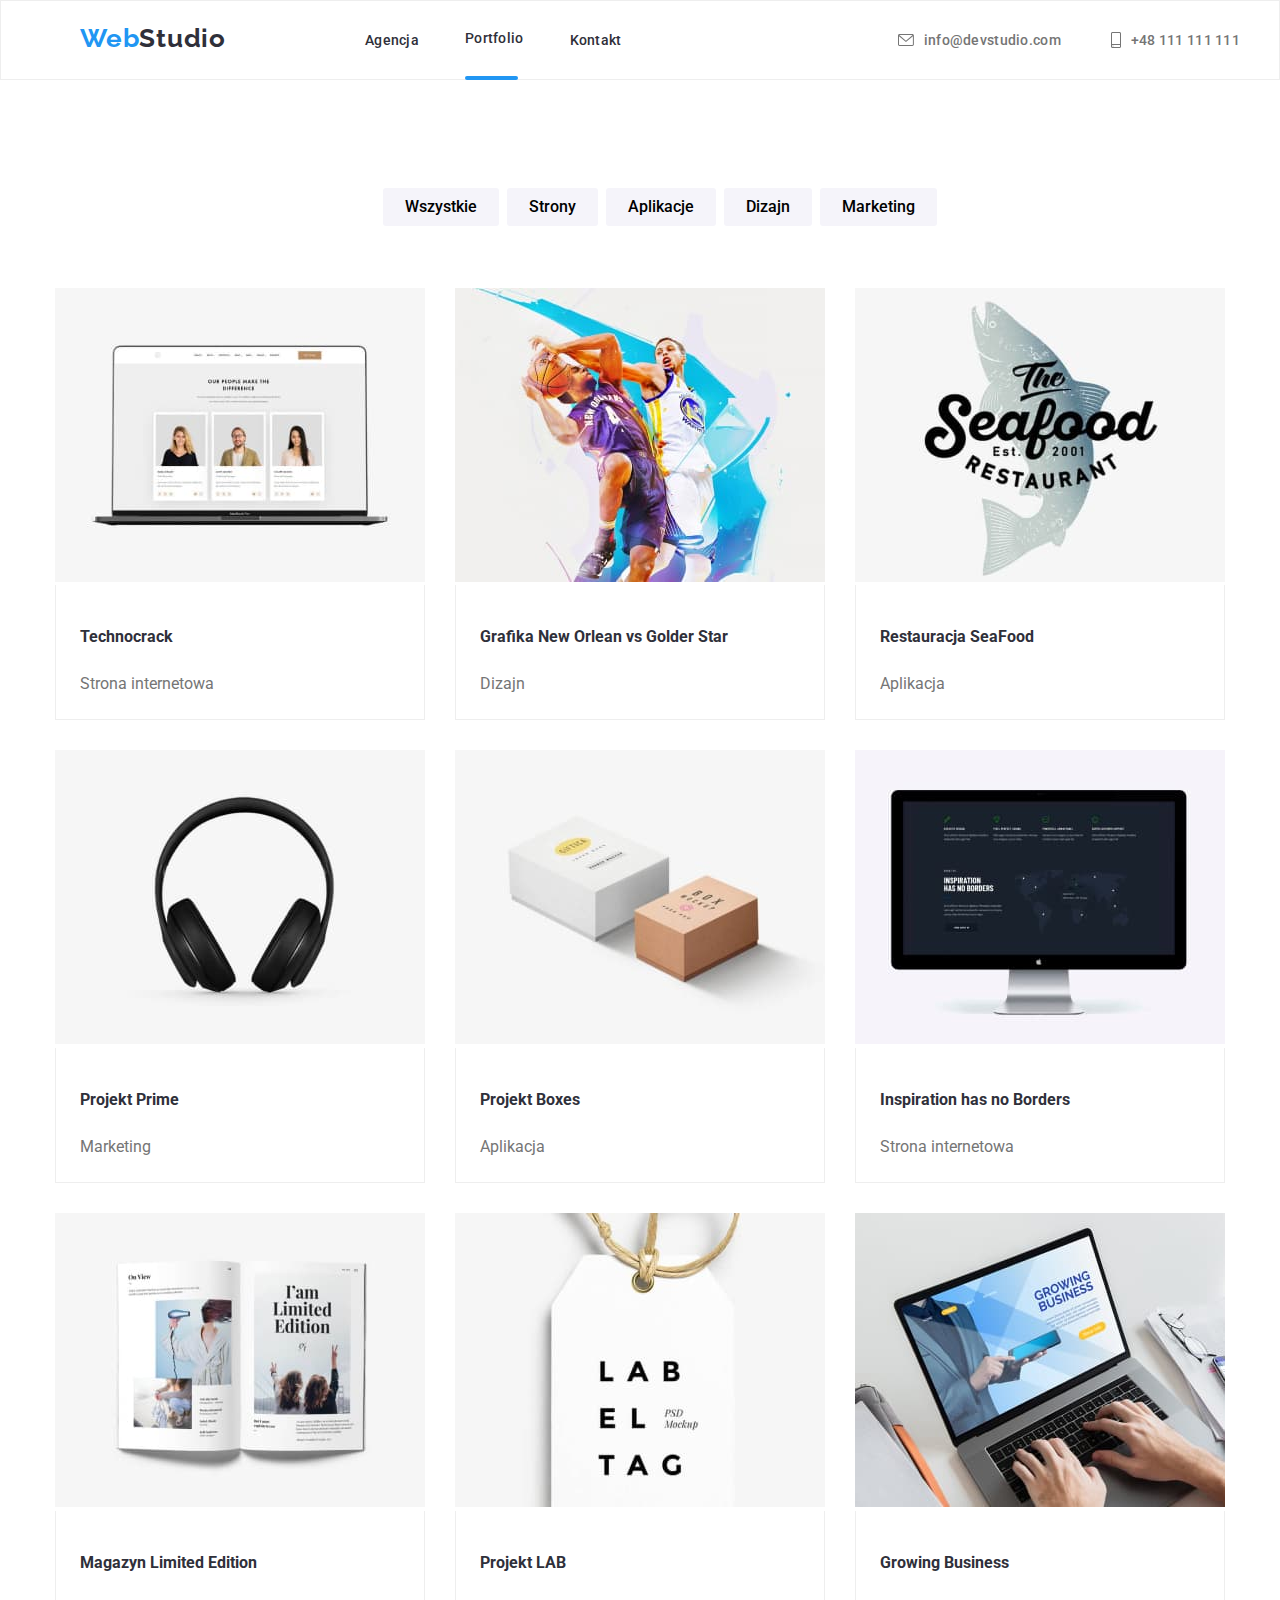
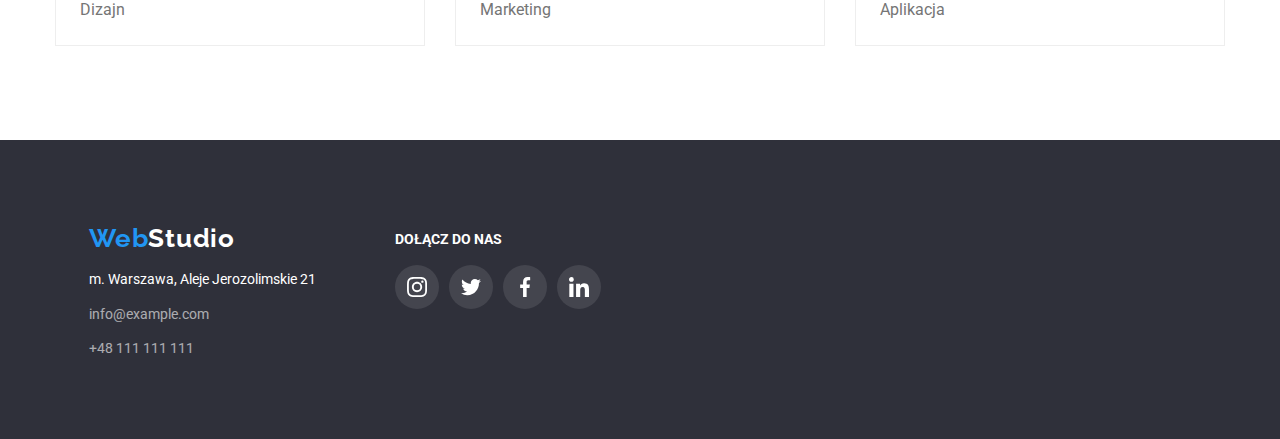
==== portfolio.html @ 8561f616 "Commit" ====
<!DOCTYPE html>
<html lang="pl">
<head>
    <meta charset="UTF-8">
    <meta http-equiv="X-UA-Compatible" content="IE=edge">
    <meta name="viewport" content="width=device-width, initial-scale=1.0">
    <title>Portfolio</title>
    <link rel="stylesheet" href="./css/norm.css">
    <link rel="stylesheet" href="./css/style.css">
    <link href="https://fonts.googleapis.com/css2?family=Roboto:wght@400;500;700;900&display=swap" rel="stylesheet">
    <link href="https://fonts.googleapis.com/css2?family=Raleway:wght@700&display=swap" rel="stylesheet">

</head>
<body>
    <header>
        <div class="container">
            <nav class="navigation">
    
                <ul class="nav-menu">
                    <li><a href="./index.html" class="logo"><span class="web">Web</span>Studio</a></li>
                    <li class="link"><a href="./index.html">Agencja</a></li>
                    <li class="link"><a href="./portfolio.html">Portfolio</a>
                    <div class="underline"></div></li>
                    <li class="link"><a href="#">Kontakt</a></li>
    
                </ul>
    
                <address>
                    <ul class="header-address">
                        <li><a href="mailto:info@devstudio.com" class="mail"><svg class="icon" width="16" height="12">
                                    <use href="./images/icons.svg#icon-envelope"></use>
                                </svg>
                                info@devstudio.com
                            </a>
                        </li>
                        <li><a href="tel:+48111111111" class="phone"><svg class="icon" width="10" height="16">
                                    <use href="./images/icons.svg#icon-smartphone"></use>
                                </svg>
                                +48 111 111 111
                            </a>
                        </li>
                    </ul>
    
                </address>
            </nav>
        </div>
    </header>

    <main>
        <div class="container">
            <section class="service-categories">
                <ul class="buttons">
            
                    <li><input type="button" class="categories" value="Wszystkie">
                    <li><input type="button" class="categories" value="Strony">
                    <li><input type="button" class="categories" value="Aplikacje">
                    <li><input type="button" class="categories" value="Dizajn">
                    <li><input type="button" class="categories" value="Marketing">
            
                </ul>
            
            </section>
        </div>

    <div class="container">
       <section>
        <ul class="grid">
            <li>
                <div class="box">
                    <img src="images/img(9).jpg" width="370" height="294" alt="">
                    
                    <div class="page-up">
                        <p>Technocrack jest popularną platformą wykorzystywaną do rozpowszechniania koronawirusa. Firmy
                            wykorzystują tę platformę
                            do celów szpiegowskich i ataków na niezabezpieczone serwery konkurencji
                        </p>
                    </div>
                </div>

                <div class="description">
                <p class="offer">Technocrack</p>
                <p class="category">Strona internetowa</p>
                </div>
                </a>
            </li>
            
            <li>
                <div class="box">
                        <img src="images/img(1)(1).jpg" width="370" height="294" alt="Dwóch koszykarzy">
                    <div class="page-up">
                        <p>Technocrack jest popularną platformą wykorzystywaną do rozpowszechniania koronawirusa. Firmy wykorzystują tę platformę
                        do celów szpiegowskich i ataków na niezabezpieczone serwery konkurencji
                    
                        </p>
                    </div>
                </div>

                <div class="description">
                <p class="offer">Grafika New Orlean vs Golder Star</p>
                <p class="category">Dizajn</p>
                </div>
                </a>
            </li>
            
            <li>
                <div class="box">
                        <img src="images/img(2)(1).jpg" width="370" height="294" alt="Logo ryby">
                    <div class="page-up">
                        <p>Technocrack jest popularną platformą wykorzystywaną do rozpowszechniania koronawirusa. Firmy
                        wykorzystują tę platformę
                        do celów szpiegowskich i ataków na niezabezpieczone serwery konkurencji
                        </p>
                    </div>
                </div>
                       <div class="description">
                            <p class="offer">Restauracja SeaFood</p>
                            <p class="category">Aplikacja</p>
                        </div>
                </a>
            </li>
        
            <li>
                <div class="box">
                    
                        <img src="images/img(3)(1).jpg" width="370" height="294" alt="Dwa pudełka">
                        <div class="page-up">
                        <p>Technocrack jest popularną platformą wykorzystywaną do rozpowszechniania koronawirusa. Firmy
                            wykorzystują tę platformę
                            do celów szpiegowskich i ataków na niezabezpieczone serwery konkurencji
                        </p>
                    </div>
                </div>
                    <div class="description">
                        <p class="offer">Projekt Prime</p>
                        <p class="category">Marketing</p>
                    </div>
                
            </li>
            
            <li>
                <div class="box">
                    <img src="images/img(4)(1).jpg" width="370" height="294" alt="Ekran komputera">
                    <div class="page-up">

                        <p>Technocrack jest popularną platformą wykorzystywaną do rozpowszechniania koronawirusa. Firmy
                            wykorzystują tę platformę
                            do celów szpiegowskich i ataków na niezabezpieczone serwery konkurencji
                        </p>

                    </div>
                </div>

                <div class="description">
                <p class="offer">Projekt Boxes</p>
                <p class="category">Aplikacja</p>
                </div>
                </a>
            </li>
            
            <li>
                <div class="box">
                    <img src="images/img(5)(1).jpg" width="370" height="294" alt="Książka">
                    <div class="page-up">
                        <p>Technocrack jest popularną platformą wykorzystywaną do rozpowszechniania koronawirusa. Firmy
                            wykorzystują tę platformę
                            do celów szpiegowskich i ataków na niezabezpieczone serwery konkurencji
                        </p>

                    </div>
                </div>


                <div class="description">
                <p class="offer">Inspiration has no Borders</p>
                <p class="category">Strona internetowa</p>
                </div>
                </a>
            </li>
        
            <li>
                <div class="box">
                    <img src="images/img(6)(1).jpg" width="370" height="294" alt=" Metka">
                
                    <div class="page-up">
                        <p>Technocrack jest popularną platformą wykorzystywaną do rozpowszechniania koronawirusa. Firmy
                        wykorzystują tę platformę
                        do celów szpiegowskich i ataków na niezabezpieczone serwery konkurencji
                    
                        </p>
                    </div>
                </div>

                <div class="description">
                <p class="offer">Magazyn Limited Edition</p>
                <p class="category">Dizajn</p>
                </div>
                </a>
            </li>
            
            <li>
                <div class="box">
                    <img src="images/img(7)(1).jpg" width="370" height="294" alt="Pisanie na laptopie">
                
                    <div class="page-up">
                        <p>Technocrack jest popularną platformą wykorzystywaną do rozpowszechniania koronawirusa. Firmy
                            wykorzystują tę platformę
                            do celów szpiegowskich i ataków na niezabezpieczone serwery konkurencji
                        </p>
                    </div>
                </div>

                <div class="description">
                <p class="offer">Projekt LAB</p>
                <p class="category">Marketing</p>
                </div>
                </a>
            </li>
            
            <li>
                <div class="box">
                
                    <img src="images/img(8)(1).jpg" width="370" height="294" alt="Laptop ze zdjęciami">
                    <div class="page-up">
                        <p>Technocrack jest popularną platformą wykorzystywaną do rozpowszechniania koronawirusa. Firmy
                        wykorzystują tę platformę
                        do celów szpiegowskich i ataków na niezabezpieczone serwery konkurencji
                        </p>

                    </div>
                </div>
                <div class="description">
                <p class="offer">Growing Business</p>
                <p class="category">Aplikacja</p>
                </div>
                </a>
            </li>
        </ul>
            
        </section>
    
        </div>
    
    
    </main>


<footer class="footer-nav">

    <div class="container">
        <div class="two-blocks">

            <address class='contact'>
                <ul class="footer-contact">
                    <li class="footer-logo"><a href="index.html"><span class="web">Web</span>Studio</a></li>
                    <li>m. Warszawa, Aleje Jerozolimskie 21</li>
                    <li><a href="mailto:info@example.com" class="transparent">info@example.com</a></li>
                    <li><a href="tel:+48111111111" class="transparent">+48 111 111 111</a></li>
                </ul>

            </address>

            <div class="footer-social">

                <h4 class="join-us">DOŁĄCZ DO NAS</h4>

                <ul class="social-icons-footer">
                    <li class="footer-circle"><a href="#">
                            <svg class="social-media-footer" width="20" height="20">
                                <use href="./images/icons.svg#icon-instagram-2"></use>
                            </svg></a></li>
                    <li class="footer-circle"><a href="#">
                            <svg class="social-media-footer" width="20" height="20">
                                <use href="./images/icons.svg#icon-twitter-1"></use>
                            </svg></a></li>
                    <li class="footer-circle"><a href="#">
                            <svg class="social-media-footer" width="20" height="20">
                                <use href="./images/icons.svg#icon-facebook-1"></use>
                            </svg></a></li>
                    <li class="footer-circle"><a href="#">
                            <svg class="social-media-footer" width="20" height="20">
                                <use href="./images/icons.svg#icon-linkedin-1"></use>
                            </svg></a></li>
                </ul>
            </div>
        </div>
    </div>


</footer>
<script src="./js/modal.js"></script>
</body>

</html>
</html>
---- css/norm.css ----
/*! normalize.css v8.0.1 | MIT License | github.com/necolas/normalize.css */

/* Document
   ========================================================================== */

/**
 * 1. Correct the line height in all browsers.
 * 2. Prevent adjustments of font size after orientation changes in iOS.
 */

html {
    line-height: 1.15;
    /* 1 */
    -webkit-text-size-adjust: 100%;
    /* 2 */
}

/* Sections
   ========================================================================== */

/**
 * Remove the margin in all browsers.
 */

body {
    margin: 0;
}

/**
 * Render the `main` element consistently in IE.
 */

main {
    display: block;
}

/**
 * Correct the font size and margin on `h1` elements within `section` and
 * `article` contexts in Chrome, Firefox, and Safari.
 */

h1 {
    font-size: 2em;
    margin: 0.67em 0;
}

/* Grouping content
   ========================================================================== */

/**
 * 1. Add the correct box sizing in Firefox.
 * 2. Show the overflow in Edge and IE.
 */

hr {
    box-sizing: content-box;
    /* 1 */
    height: 0;
    /* 1 */
    overflow: visible;
    /* 2 */
}

/**
 * 1. Correct the inheritance and scaling of font size in all browsers.
 * 2. Correct the odd `em` font sizing in all browsers.
 */

pre {
    font-family: monospace, monospace;
    /* 1 */
    font-size: 1em;
    /* 2 */
}

/* Text-level semantics
   ========================================================================== */

/**
 * Remove the gray background on active links in IE 10.
 */

a {
    background-color: transparent;
}

/**
 * 1. Remove the bottom border in Chrome 57-
 * 2. Add the correct text decoration in Chrome, Edge, IE, Opera, and Safari.
 */

abbr[title] {
    border-bottom: none;
    /* 1 */
    text-decoration: underline;
    /* 2 */
    text-decoration: underline dotted;
    /* 2 */
}

/**
 * Add the correct font weight in Chrome, Edge, and Safari.
 */

b,
strong {
    font-weight: bolder;
}

/**
 * 1. Correct the inheritance and scaling of font size in all browsers.
 * 2. Correct the odd `em` font sizing in all browsers.
 */

code,
kbd,
samp {
    font-family: monospace, monospace;
    /* 1 */
    font-size: 1em;
    /* 2 */
}

/**
 * Add the correct font size in all browsers.
 */

small {
    font-size: 80%;
}

/**
 * Prevent `sub` and `sup` elements from affecting the line height in
 * all browsers.
 */

sub,
sup {
    font-size: 75%;
    line-height: 0;
    position: relative;
    vertical-align: baseline;
}

sub {
    bottom: -0.25em;
}

sup {
    top: -0.5em;
}

/* Embedded content
   ========================================================================== */

/**
 * Remove the border on images inside links in IE 10.
 */

img {
    border-style: none;
}

/* Forms
   ========================================================================== */

/**
 * 1. Change the font styles in all browsers.
 * 2. Remove the margin in Firefox and Safari.
 */

button,
input,
optgroup,
select,
textarea {
    font-family: inherit;
    /* 1 */
    font-size: 100%;
    /* 1 */
    line-height: 1.15;
    /* 1 */
    margin: 0;
    /* 2 */
}

/**
 * Show the overflow in IE.
 * 1. Show the overflow in Edge.
 */

button,
input {
    /* 1 */
    overflow: visible;
}

/**
 * Remove the inheritance of text transform in Edge, Firefox, and IE.
 * 1. Remove the inheritance of text transform in Firefox.
 */

button,
select {
    /* 1 */
    text-transform: none;
}

/**
 * Correct the inability to style clickable types in iOS and Safari.
 */

button,
[type="button"],
[type="reset"],
[type="submit"] {
    -webkit-appearance: button;
}

/**
 * Remove the inner border and padding in Firefox.
 */

button::-moz-focus-inner,
[type="button"]::-moz-focus-inner,
[type="reset"]::-moz-focus-inner,
[type="submit"]::-moz-focus-inner {
    border-style: none;
    padding: 0;
}

/**
 * Restore the focus styles unset by the previous rule.
 */

button:-moz-focusring,
[type="button"]:-moz-focusring,
[type="reset"]:-moz-focusring,
[type="submit"]:-moz-focusring {
    outline: 1px dotted ButtonText;
}

/**
 * Correct the padding in Firefox.
 */

fieldset {
    padding: 0.35em 0.75em 0.625em;
}

/**
 * 1. Correct the text wrapping in Edge and IE.
 * 2. Correct the color inheritance from `fieldset` elements in IE.
 * 3. Remove the padding so developers are not caught out when they zero out
 *    `fieldset` elements in all browsers.
 */

legend {
    box-sizing: border-box;
    /* 1 */
    color: inherit;
    /* 2 */
    display: table;
    /* 1 */
    max-width: 100%;
    /* 1 */
    padding: 0;
    /* 3 */
    white-space: normal;
    /* 1 */
}

/**
 * Add the correct vertical alignment in Chrome, Firefox, and Opera.
 */

progress {
    vertical-align: baseline;
}

/**
 * Remove the default vertical scrollbar in IE 10+.
 */

textarea {
    overflow: auto;
}

/**
 * 1. Add the correct box sizing in IE 10.
 * 2. Remove the padding in IE 10.
 */

[type="checkbox"],
[type="radio"] {
    box-sizing: border-box;
    /* 1 */
    padding: 0;
    /* 2 */
}

/**
 * Correct the cursor style of increment and decrement buttons in Chrome.
 */

[type="number"]::-webkit-inner-spin-button,
[type="number"]::-webkit-outer-spin-button {
    height: auto;
}

/**
 * 1. Correct the odd appearance in Chrome and Safari.
 * 2. Correct the outline style in Safari.
 */

[type="search"] {
    -webkit-appearance: textfield;
    /* 1 */
    outline-offset: -2px;
    /* 2 */
}

/**
 * Remove the inner padding in Chrome and Safari on macOS.
 */

[type="search"]::-webkit-search-decoration {
    -webkit-appearance: none;
}

/**
 * 1. Correct the inability to style clickable types in iOS and Safari.
 * 2. Change font properties to `inherit` in Safari.
 */

::-webkit-file-upload-button {
    -webkit-appearance: button;
    /* 1 */
    font: inherit;
    /* 2 */
}

/* Interactive
   ========================================================================== */

/*
 * Add the correct display in Edge, IE 10+, and Firefox.
 */

details {
    display: block;
}

/*
 * Add the correct display in all browsers.
 */

summary {
    display: list-item;
}

/* Misc
   ========================================================================== */

/**
 * Add the correct display in IE 10+.
 */

template {
    display: none;
}

/**
 * Add the correct display in IE 10.
 */

[hidden] {
    display: none;
}
---- css/style.css ----
/* Basic */

:root {
    --basic-color:#2196F3;
    --second-color: #212121;
    --background-one:#2F303A;
    --background-two:#F5F4FA;
    --contact-color: #757575;
    --overlay:#2F303A66;

}


a , li {
    text-decoration: none;
    font-style: normal;
    color: var(--background-one);
    
}

ul {
    display: flex;
    list-style: none;

}

body {
    font-family: "Roboto", "Raleway", sans-serif;
    background-color:#FFFFFF;
    font-size: 14px;
    font-style: normal;
    color: var(--background-one);
    line-height: 1.17;
    font-weight: 400;
 
}

.container {
    width: 1200px;
    margin: 0 auto;
  
}

.section {
    padding: 94px 0 94px 0;
}


/*Header*/  

header {
    border: 1px solid #EEEEEE;
}
.navigation {
    display: flex;
    align-items: center;
    justify-content: space-between;
    padding: 15px 0;
    letter-spacing: 0.02em;
    font-weight: 500;
    
}  

.nav-menu {
    display: flex;
       font-size: 14px;
        line-height: 16px;
        letter-spacing: 0.02em;
        align-items: center;
        justify-content: flex-start;

}

.nav-menu li:nth-of-type(2) {
    padding-left: 93px;
    
    
}

.nav-menu li {
    max-width: 254px;
    margin-right: 46px;
    
    
}

.link>a {
    transition: 250ms cubic-bezier(0.4, 0, 0.2, 1) ease-in-out;
}

.link :hover {
    color: var(--basic-color);
   
}

.underline {
    position: relative;
    top: 30px;
    
}      

.underline::after {
    content: "";
    background: #2196f3;
    border-radius: 2px;
    width: 53px;
    height: 4px;
    display: block;
}


.link :focus {
    color: var(--basic-color);
    
}

.logo {
    font-size: 26px;
    font-weight: 700;
    font-family: Raleway;
    letter-spacing: 0.03em;


}

.web {
    color: var(--basic-color);
    
}

.header-address {
    display: flex;
    justify-content: flex-end;
    align-items: center;
    font-weight: 500;
    gap: 50px;
    font-size: 14px;
    line-height: 16px;
    letter-spacing: 0.02em; 

}

.header-address>li>a {
    transition: 250ms cubic-bezier(0.4, 0, 0.2, 1) ease-in-out;
}

.header-address>li>a>svg {
    transition: 250ms cubic-bezier(0.4, 0, 0.2, 1) ease-in-out;
}


.header-address li :hover,
.header-address li :focus {
    color: var(--basic-color);
   
}

.header-address li :hover svg,
.header-address li :focus svg {
   fill: var(--basic-color);
}

.phone,
.mail{
    display: flex;
    align-items: center;
    color: var(--contact-color);
}

.icon {
    fill: var(--contact-color);
    padding-right: 10px;
    
}


/* slider */

.slider {
    background-image: linear-gradient(var(--overlay), var(--overlay)),
                            url("../images/slider.jpg");
    background-color: rgba(47, 48, 58, 0.4);
    height: 600px;
    width: 1600px;
    background-size: contain ;
    text-align: center;
    display: flex;
    justify-content: center;
    align-items: center;
    background-position: center;
    margin: auto;         
}


h1 {
    color: #FFFFFF;
    text-align: center;
    font-weight: 900;
    font-size: 44px;
    letter-spacing: 0.06em;
    line-height: 1.36;
    width: 696px;
    margin: auto;
    padding-bottom: 40px;
    
}


.service-button {
        background-color: var(--basic-color);
        color: #fff;
        cursor: pointer;
        border: none;
        border-radius: 3px;
        font-weight: 700;
        line-height: 1.9;
        width: 200px;
        height: 50px;  
         
}

/*modal overlay*/

.backdrop {
    position: fixed;
    top: 0;
    left: 0;
    width: 100%;
    height: 100%;
    background-color: rgba(0, 0, 0, 0.5);

    transition: opacity 250ms ease-in-out, visibilty;
    
    
}

.modal {
    background-color: #fff;
    position: absolute;
    width: 528px;
    height: 581px;
    top: 50%;
    left: 50%;
    transform: translate(-50%, -50%);
    
    
    
}

.close-btn {
    position: absolute;
    top: 8px;
    right: 8px;
    width: 30px;
    height: 30px;
    background-color: #FFFFFF;
    border: 1px solid rgba(0, 0, 0, 0.1);
    border-radius: 50%;
    cursor: pointer;
}

.is-hidden {
    opacity: 0;
    visibility: hidden;
    pointer-events: none;
}

/* service offer */

.grid {
    display: flex;
    flex-wrap: wrap;
    gap: 30px;
    padding: 0 15px;
    margin-bottom: 94px;

}

.box {
    position: relative;
    overflow: hidden;
}

.page-up {
    position: absolute;
    top: 0;
    left: 0;
    width: 100%;
    height: 100%;
    background-color: var(--basic-color);
    color: #FFFFFF;
    font-size: 18px;
    letter-spacing: 0.03em;
    padding-left: 24px;
    padding-top: 49px;
    line-height: 1.55;

    transform: translatey(100%);
    transition: transform 250ms ease-in-out;
}

.box:hover .page-up {
    transform: translatey(0);
}



.grid >li:hover {
    box-shadow: 0px 1px 1px rgba(0, 0, 0, 0.12), 0px 4px 4px rgba(0, 0, 0, 0.06), 1px 4px 6px rgba(0, 0, 0, 0.16);
    
}



.grid>li:focus {
    box-shadow: 0px 1px 1px rgba(0, 0, 0, 0.12), 0px 4px 4px rgba(0, 0, 0, 0.06), 1px 4px 6px rgba(0, 0, 0, 0.16);
}

.description {
    border: 1px solid #EEEEEE;
    border-top: none;
    padding: 20px 0 4px 24px;
}


/* Lorem Ipsum */


.lorem-ipsum{
    padding-top: 94px;

}

.lorem {
     padding-right: 30px;
     
}

.lorem>svg {
    background-color: var(--background-two);
    padding: 25px 100px;
    
}

.lorem h3 {
    font-size: 14px;
}

.lorem p {
    color: #757575;
    letter-spacing: 0.03em;
    font-size: 14px;
    width: 270px;
}


/* What are we doing */


 h2 {
    font-size: 36px;
    padding-bottom: 50px;
    text-align: center;
    padding-top: 94px;
}



.doing-examples {
        position: absolute;
        width: 100%;
        font-size: 14px;
        letter-spacing: 0.03em;
        line-height: 0.88;
        font-weight: 700;
        background-color: rgba(47, 48, 58, 0.8);
        color: #fff;
        display: flex;
        padding-top: 27px ;
        padding-bottom: 27px;
        margin: auto;
        justify-content: space-around;
        text-transform: uppercase;
        
}

.item-list {
    position: relative;
    gap: 30px;
    margin: auto;
    padding-bottom: 94px;
    display: flex;
    align-items: self-end;
}





/* Our team */

.circle {
    width: 44px;
    height: 44px;
    border-radius: 50%;

    transition: 250ms cubic-bezier(0.4, 0, 0.2, 1) ease-in-out;
      
}

.circle:hover,
.circle:focus {
    background-color: var(--basic-color);
    
}

.social-media:hover,
.social-media:focus {
    fill: #FFFFFF;
}

.circle:hover .social-media {
    fill: #ffffff;
}

.social-media {
    display: block;
    align-items: center;
    fill: #afb1b8;
    margin: 12px;

    transition: 250ms cubic-bezier(0.4, 0, 0.2, 1) ease-in-out;
}

.social-icons {
    display: flex;
    align-items: center;
    justify-content: space-around;
    margin-left: 32px;
    margin-right: 32px;
    padding: 0;
    margin-bottom: 30px;
        
}

.team {
    background-color: var(--background-two) ;
    padding-bottom: 94px;
    
}

.our-team {
    justify-content: space-between;

}

.name {
    color: var(--second-color);
    font-weight: 500;
    font-size: 16px;
}

.job {
    color: var(--contact-color);
    font-size: 16px;
}

.team-card {
    box-shadow: 0px 1px 3px rgba(0, 0, 0, 0.12), 0px 1px 1px rgba(0, 0, 0, 0.14), 0px 2px 1px rgba(0, 0, 0, 0.2);
    border-radius: 0px 0px 4px 4px;
    background-color: #FFFFFF;
    text-align: center;
    
}


/* Offer categories */
/* service categories buttons */

.buttons {
    display: flex;
    justify-content: center;
    gap: 8px;
    border: none;
    border-radius: 4px;


}

.service-categories {
    padding: 94px 0 34px;

}

.categories:hover,
.categories:focus {
    background-color: var(--basic-color);
    color: #FFFFFF;
    box-shadow: 0px 3px 1px rgba(0, 0, 0, 0.1), 0px 1px 2px rgba(0, 0, 0, 0.08), 0px 2px 2px rgba(0, 0, 0, 0.12);
        border-radius: 4px;
}


.categories {
background-color: var(--background-two);
    cursor: pointer;
    padding: 15px;
    border: none;
    border-radius: 3px;
    line-height: 1.6;
    font-weight: 500;
        font-size: 16px;
        padding: 6px 22px;

        transition: 250ms cubic-bezier(0.4, 0, 0.2, 1) ease-in-out;
        
}

/* Offer */

.offer {
    font-size: 16px;
    font-weight: 600;
    line-height: 2;
    font-weight: 700;
}

.category {
    font-size: 16px;
    color: var(--contact-color);
    line-height: 1.9;
    
 }

/*Our clients */

.our-clients {
    justify-content: space-around;
    padding-bottom: 94px;
    display: flex;
}

.clients-icons {
    border: 1px solid #AFB1B8;
    border-radius: 4px;
    fill: #AFB1B8;
    padding: 16px 32px;

    transition: 250ms cubic-bezier(0.4, 0, 0.2, 1) ease-in-out;
     
}

.clients-icons:hover,
.clients-icons:focus {
    fill:var(--basic-color);
    border-color: var(--basic-color);
        
}


/*Footer navigation*/

.contact {
    padding-top: 60px;
    padding-bottom: 60px;
}


.footer-contact {
   display: block;
    
}

.footer-nav {
    background-color: var(--background-one);
}

.contact>ul>li {
    color: #FFFFFF;
    padding: 9px;

    transition: 250ms cubic-bezier(0.4, 0, 0.2, 1) ease-in-out;
}

.contact>ul>li>a :not(:first-child){
    transition: 250ms cubic-bezier(0.4, 0, 0.2, 1) ease-in-out;
}

.transparent {
    color: #FFFFFF;
    opacity: 0.6;
}


.contact>ul>li>a :not(:first-child):hover {

    color: var(--basic-color);

}

.contact>ul>li>a:focus {

    color: var(--basic-color);

}

.footer-logo {
    font-size: 26px;
    font-weight: 700;
    font-family: "Raleway";
    cursor: pointer;
    letter-spacing: 0.03em;

}

.footer-logo>a {
    color: #FFFFFF;
}

h4 {
    color: #FFFFFF;
    display: flex;
    font-size: 14px;
}

.footer-circle {
    width: 44px;
    height: 44px;
    border-radius: 50%;
    background-color: rgb(255, 255, 255 , 0.1);

    transition: 250ms cubic-bezier(0.4, 0, 0.2, 1) ease-in-out;
    
}

.footer-circle:hover,
.footer-circle:focus {
    background-color: var(--basic-color);

}


.circle:hover,.circle:focus .social-media {
    fill: #ffffff;
}

.social-media-footer {
    display: block;
    align-items: center;
    fill: #FFFFFF;
    margin: 12px;
}

.social-icons-footer {
    display: flex;
    justify-content: space-between;
    gap: 10px;
    padding: 0;
    
}

.two-blocks {
    display: flex;
    gap: 70px;
}

.footer-social {
    padding-top:72px ;
    
}
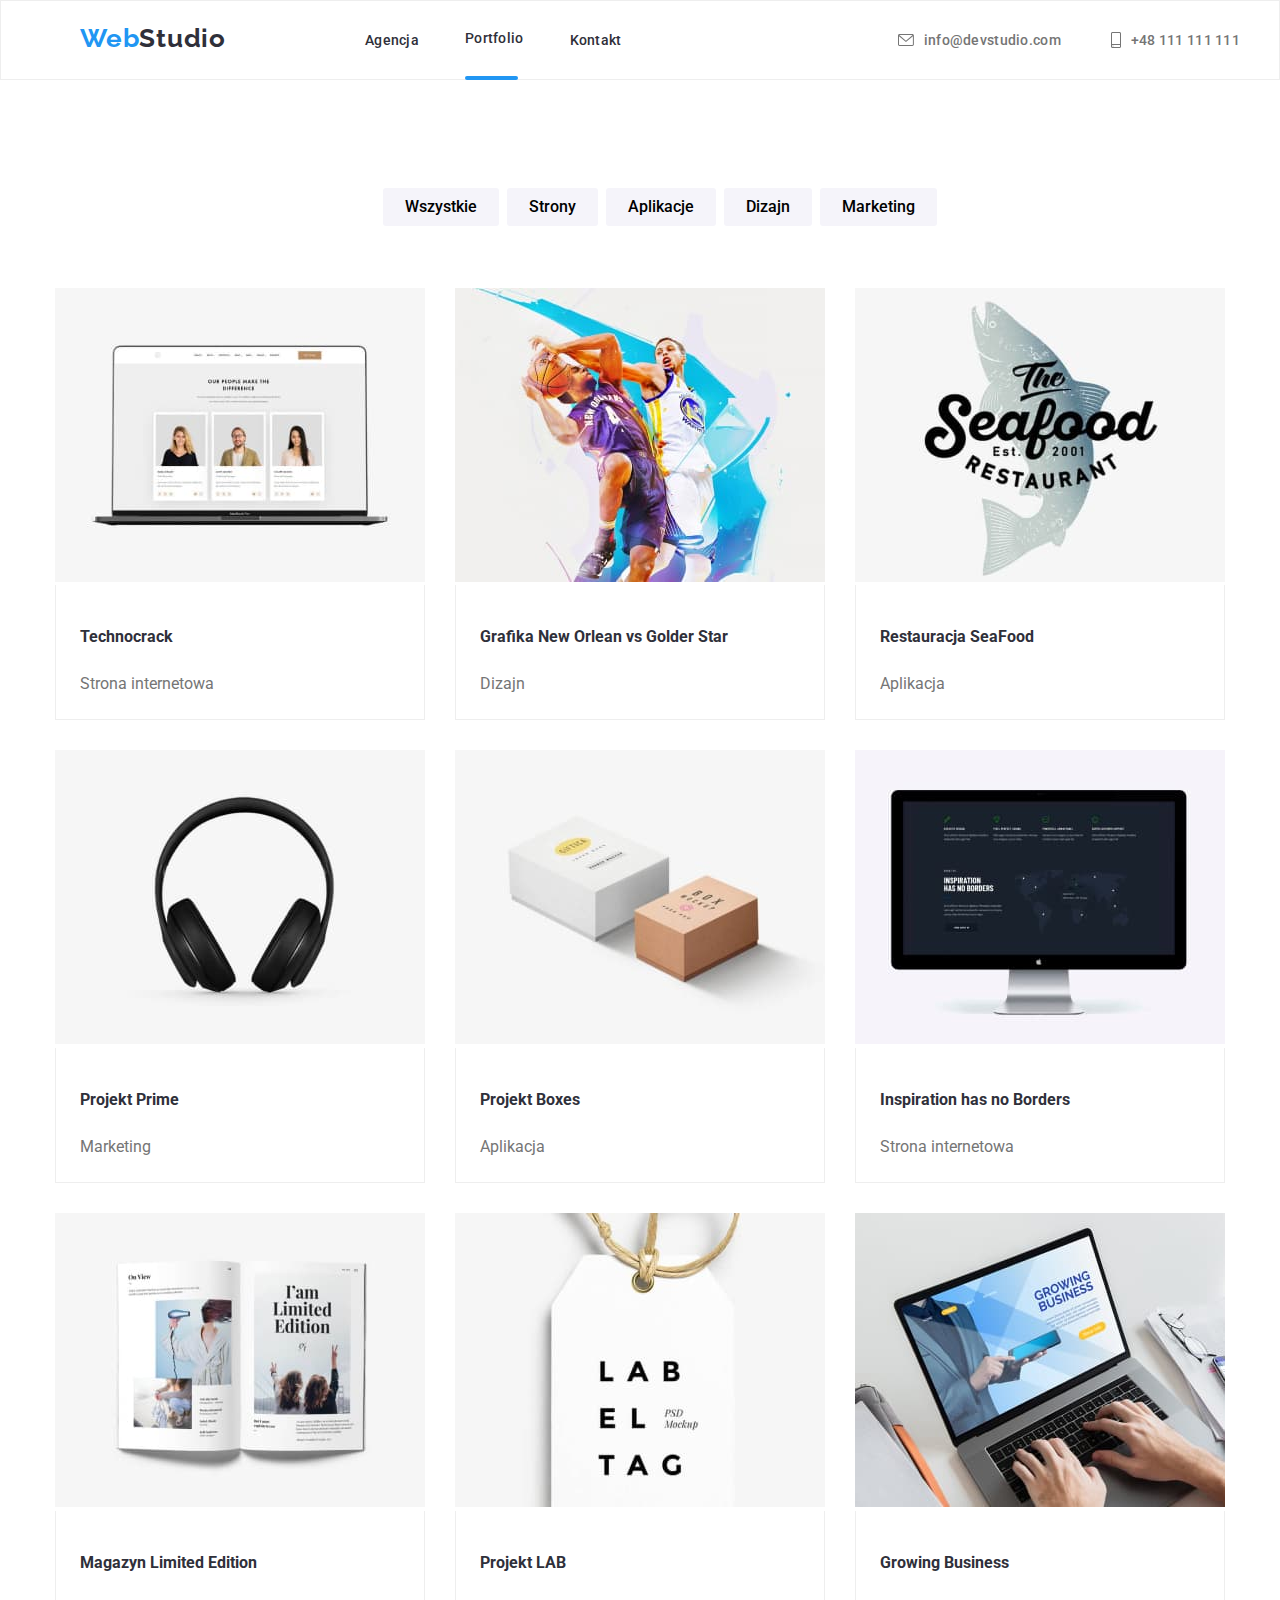
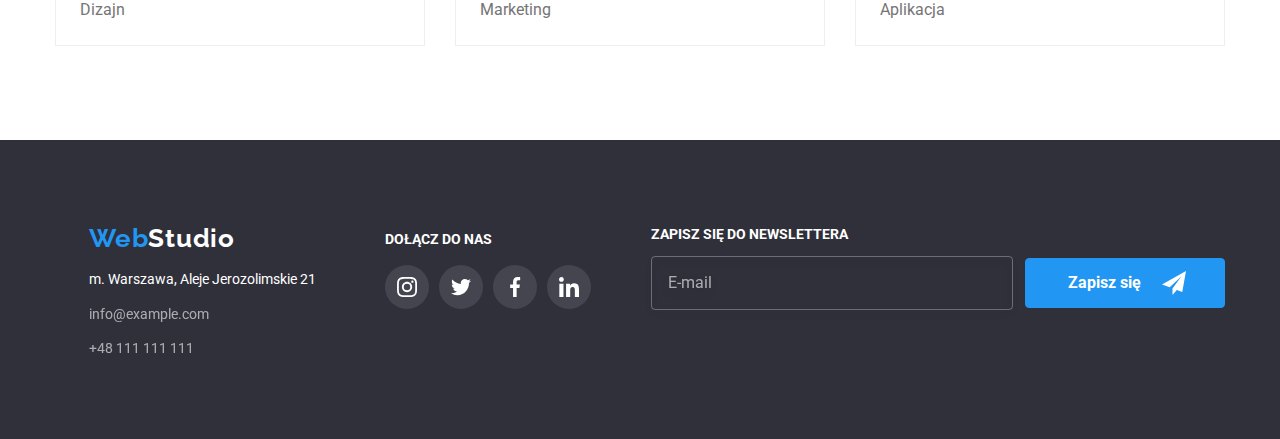
==== commit 10547654: "homework almost done" ====
--- a/portfolio.html
+++ b/portfolio.html
@@ -247,7 +247,7 @@
 <footer class="footer-nav">
 
     <div class="container">
-        <div class="two-blocks">
+        <div class="three-blocks">
 
             <address class='contact'>
                 <ul class="footer-contact">
@@ -281,6 +281,26 @@
                                 <use href="./images/icons.svg#icon-linkedin-1"></use>
                             </svg></a></li>
                 </ul>
+
+                
+            </div>
+            <div class="footer-newsletter">
+                <p>ZAPISZ SIĘ DO NEWSLETTERA</p>
+                <div class="newsletter-box">
+                    <form>
+                        <label for="email" class="newsletter-mail">
+                            <input type="email" name="email" placeholder="E-mail" required>
+                        </label>
+                    </form>
+                    <div class="send-button">
+                        <button class="button-newsletter" data-modal-open type="submit">Zapisz się
+                            <svg class="send-icon" width="24" height="24">
+                                <use href="./images/icons.svg#icon-icon-send"></use>
+                            </svg>
+                        </button>
+                    </div>
+            
+                </div>
             </div>
         </div>
     </div>
--- a/css/style.css
+++ b/css/style.css
@@ -85,7 +85,9 @@
 }
 
 .link>a {
-    transition: 250ms cubic-bezier(0.4, 0, 0.2, 1) ease-in-out;
+        transition-duration: 250ms;
+        transition-timing-function: cubic-bezier(0.4, 0, 0.2, 1);
+        transition-property: color;
 }
 
 .link :hover {
@@ -141,11 +143,15 @@
 }
 
 .header-address>li>a {
-    transition: 250ms cubic-bezier(0.4, 0, 0.2, 1) ease-in-out;
+    transition-duration: 250ms;
+        transition-timing-function: cubic-bezier(0.4, 0, 0.2, 1);
+        transition-property: color;
 }
 
 .header-address>li>a>svg {
-    transition: 250ms cubic-bezier(0.4, 0, 0.2, 1) ease-in-out;
+    transition-duration: 250ms;
+        transition-timing-function: cubic-bezier(0.4, 0, 0.2, 1);
+        transition-property: color;
 }
 
 
@@ -229,8 +235,8 @@
     height: 100%;
     background-color: rgba(0, 0, 0, 0.5);
 
-    transition: opacity 250ms ease-in-out, visibilty;
-    
+    transition-duration: 250ms;
+    transition-property: opacity, visibility;
     
 }
 
@@ -242,10 +248,159 @@
     top: 50%;
     left: 50%;
     transform: translate(-50%, -50%);
-    
-    
-    
-}
+    box-shadow: 0px 1px 3px rgba(0, 0, 0, 0.12), 0px 1px 1px rgba(0, 0, 0, 0.14), 0px 2px 1px rgba(0, 0, 0, 0.2);
+    border-radius: 4px;
+        
+}
+
+.modal-label {
+    display: flex;
+    flex-direction: column;
+   
+}
+
+.modal-label label {
+    padding-left: 40px;
+    padding-bottom: 4px;
+    padding-top: 10px;
+    color: #757575;
+}
+
+.input-container {
+    position: relative;
+}
+
+
+
+
+.modal-icon {
+        position: absolute;
+        fill: #212121;
+       margin-left: 55px;  
+       margin-top: 21px;     
+        box-sizing: border-box;
+        transform: translate(-50%, -50%);
+        pointer-events: none;
+        z-index: 1;
+}
+
+
+
+form h3 {
+    text-align: center;
+    font-size: 20px;
+    font-weight: 700;
+    line-height: 1.2;
+    margin-top: 40px;
+    color: #212121;
+   
+}
+
+
+.statue a {
+    color: var(--basic-color);
+    text-decoration: underline;
+}
+
+.form-input{
+    width: 418px;
+    height: 40px;
+    margin: auto;
+    display: flex;
+    align-items: center;
+    justify-content: center;
+    border: 1px solid rgba(33, 33, 33, 0.2);
+    border-radius: 4px;
+    position: relative;
+    padding-left: 30px;
+       
+}
+
+.form-input:focus-within+.modal-icon,
+.form-input:hover {
+    border: 1px solid var(--basic-color);
+    outline: none;
+    fill: var(--basic-color)
+    
+}
+
+
+form textarea {
+    resize: none;
+    width: 432px;
+    height: 108px;
+    margin: auto;
+    display: block;
+    align-items: center;
+    justify-content: center;
+    border: 1px solid rgba(33, 33, 33, 0.2);
+    border-radius: 4px;
+    padding-left: 16px;
+    padding-top: 12px;
+
+}
+
+.form-textarea:focus-within,
+.form-textarea:hover {
+    border: 1px solid var(--basic-color);
+        outline: none;
+        
+}
+
+
+
+
+.statue {
+    display: flex;
+    padding-left: 55px;
+    padding-bottom: 10px;
+    color: #757575;   
+    align-items: center;
+    position: relative;
+}
+
+.statue input[type="checkbox"] {
+    position: absolute;
+        opacity: 0;
+        cursor: pointer;
+}
+
+.statue input[type="checkbox"]:checked+.checkbox-custom::before {
+    background-color: var(--basic-color);
+    border: 2px solid var(--basic-color);
+}
+
+
+.checkbox-custom::before {
+    content: "";
+    display: inline-block;
+    width: 16px;
+    height: 15px;
+    border: 2px solid #212121;
+    border-radius: 4px;
+    
+}
+
+
+.modal-button {
+    background-color: var(--basic-color);
+    color: #fff;
+    cursor: pointer;
+    border: none;
+    border-radius: 3px;
+    font-weight: 700;
+    line-height: 1.9;
+    width: 200px;
+    height: 50px;
+    box-shadow: 0px 4px 4px rgba(0, 0, 0, 0.15);
+    font-size: 16px;
+    display: flex;
+    justify-content: center;
+    align-items: center;
+    margin: auto;
+}
+
+
 
 .close-btn {
     position: absolute;
@@ -259,11 +414,24 @@
     cursor: pointer;
 }
 
+.close {
+    display: flex;
+    justify-content: center;
+    align-self: center;
+    text-align: center;
+    margin: auto;
+}
+
+
+
 .is-hidden {
     opacity: 0;
     visibility: hidden;
     pointer-events: none;
 }
+
+
+
 
 /* service offer */
 
@@ -404,7 +572,9 @@
     height: 44px;
     border-radius: 50%;
 
-    transition: 250ms cubic-bezier(0.4, 0, 0.2, 1) ease-in-out;
+transition-duration: 250ms;
+    transition-timing-function: cubic-bezier(0.4, 0, 0.2, 1);
+    transition-property: background-color;
       
 }
 
@@ -429,7 +599,9 @@
     fill: #afb1b8;
     margin: 12px;
 
-    transition: 250ms cubic-bezier(0.4, 0, 0.2, 1) ease-in-out;
+    transition-duration: 250ms;
+        transition-timing-function: cubic-bezier(0.4, 0, 0.2, 1);
+        transition-property: fill;
 }
 
 .social-icons {
@@ -512,7 +684,9 @@
         font-size: 16px;
         padding: 6px 22px;
 
-        transition: 250ms cubic-bezier(0.4, 0, 0.2, 1) ease-in-out;
+        transition-duration: 250ms;
+            transition-timing-function: cubic-bezier(0.4, 0, 0.2, 1);
+            transition-property: background-color,color;
         
 }
 
@@ -546,7 +720,9 @@
     fill: #AFB1B8;
     padding: 16px 32px;
 
-    transition: 250ms cubic-bezier(0.4, 0, 0.2, 1) ease-in-out;
+transition-duration: 250ms;
+    transition-timing-function: cubic-bezier(0.4, 0, 0.2, 1);
+    transition-property: color,fill;
      
 }
 
@@ -579,11 +755,15 @@
     color: #FFFFFF;
     padding: 9px;
 
-    transition: 250ms cubic-bezier(0.4, 0, 0.2, 1) ease-in-out;
+    transition-duration: 250ms;
+        transition-timing-function: cubic-bezier(0.4, 0, 0.2, 1);
+        transition-property: color;
 }
 
 .contact>ul>li>a :not(:first-child){
-    transition: 250ms cubic-bezier(0.4, 0, 0.2, 1) ease-in-out;
+    transition-duration: 250ms;
+        transition-timing-function: cubic-bezier(0.4, 0, 0.2, 1);
+        transition-property: color;
 }
 
 .transparent {
@@ -629,7 +809,9 @@
     border-radius: 50%;
     background-color: rgb(255, 255, 255 , 0.1);
 
-    transition: 250ms cubic-bezier(0.4, 0, 0.2, 1) ease-in-out;
+    transition-duration: 250ms;
+        transition-timing-function: cubic-bezier(0.4, 0, 0.2, 1);
+        transition-property: background-color;
     
 }
 
@@ -659,14 +841,77 @@
     
 }
 
-.two-blocks {
-    display: flex;
-    gap: 70px;
+.three-blocks {
+    display: flex;
+    gap: 60px;
 }
 
 .footer-social {
     padding-top:72px ;
     
-}
-
-
+    
+}
+
+.footer-newsletter {
+    padding-top: 72px;
+}
+
+.footer-newsletter p {
+    font-weight: 700;
+    color: #FFFFFF;
+}
+
+
+.newsletter-box {
+    display: flex;
+    align-items: center;
+    
+}
+
+.newsletter-box input {
+    background-color: inherit;
+    border: 1px solid rgba(255, 255, 255, 0.3);
+        filter: drop-shadow(0px 4px 4px rgba(0, 0, 0, 0.15));
+        border-radius: 4px;
+        width: 342px;
+        height: 50px;
+        padding-left: 16px;
+}
+
+.newsletter-box ::placeholder {
+    font-size: 16px;
+    color: rgba(255, 255, 255, 0.6);
+}
+
+.send-button {
+    display: flex;
+    justify-content: space-between;
+    position: relative;
+    margin-left: 12px;
+     
+}
+
+.send-button button {
+    display: flex;
+    justify-content: flex-start;
+    align-items: center;
+    width: 200px;
+    height: 50px;
+     background-color: var(--basic-color);
+     box-shadow: rgba(0, 0, 0, 0.15);
+     border-radius: 4px;
+     border: 1px ;
+    color: #fff;
+    cursor: pointer;
+    font-weight: 700;
+    font-size: 16px;
+     padding-left: 42px;
+     border: 1px solid var(--basic-color);
+}
+
+.send-icon {
+    display: flex;
+    position: absolute;
+    margin-left: 94px;
+    fill: #fff;
+}